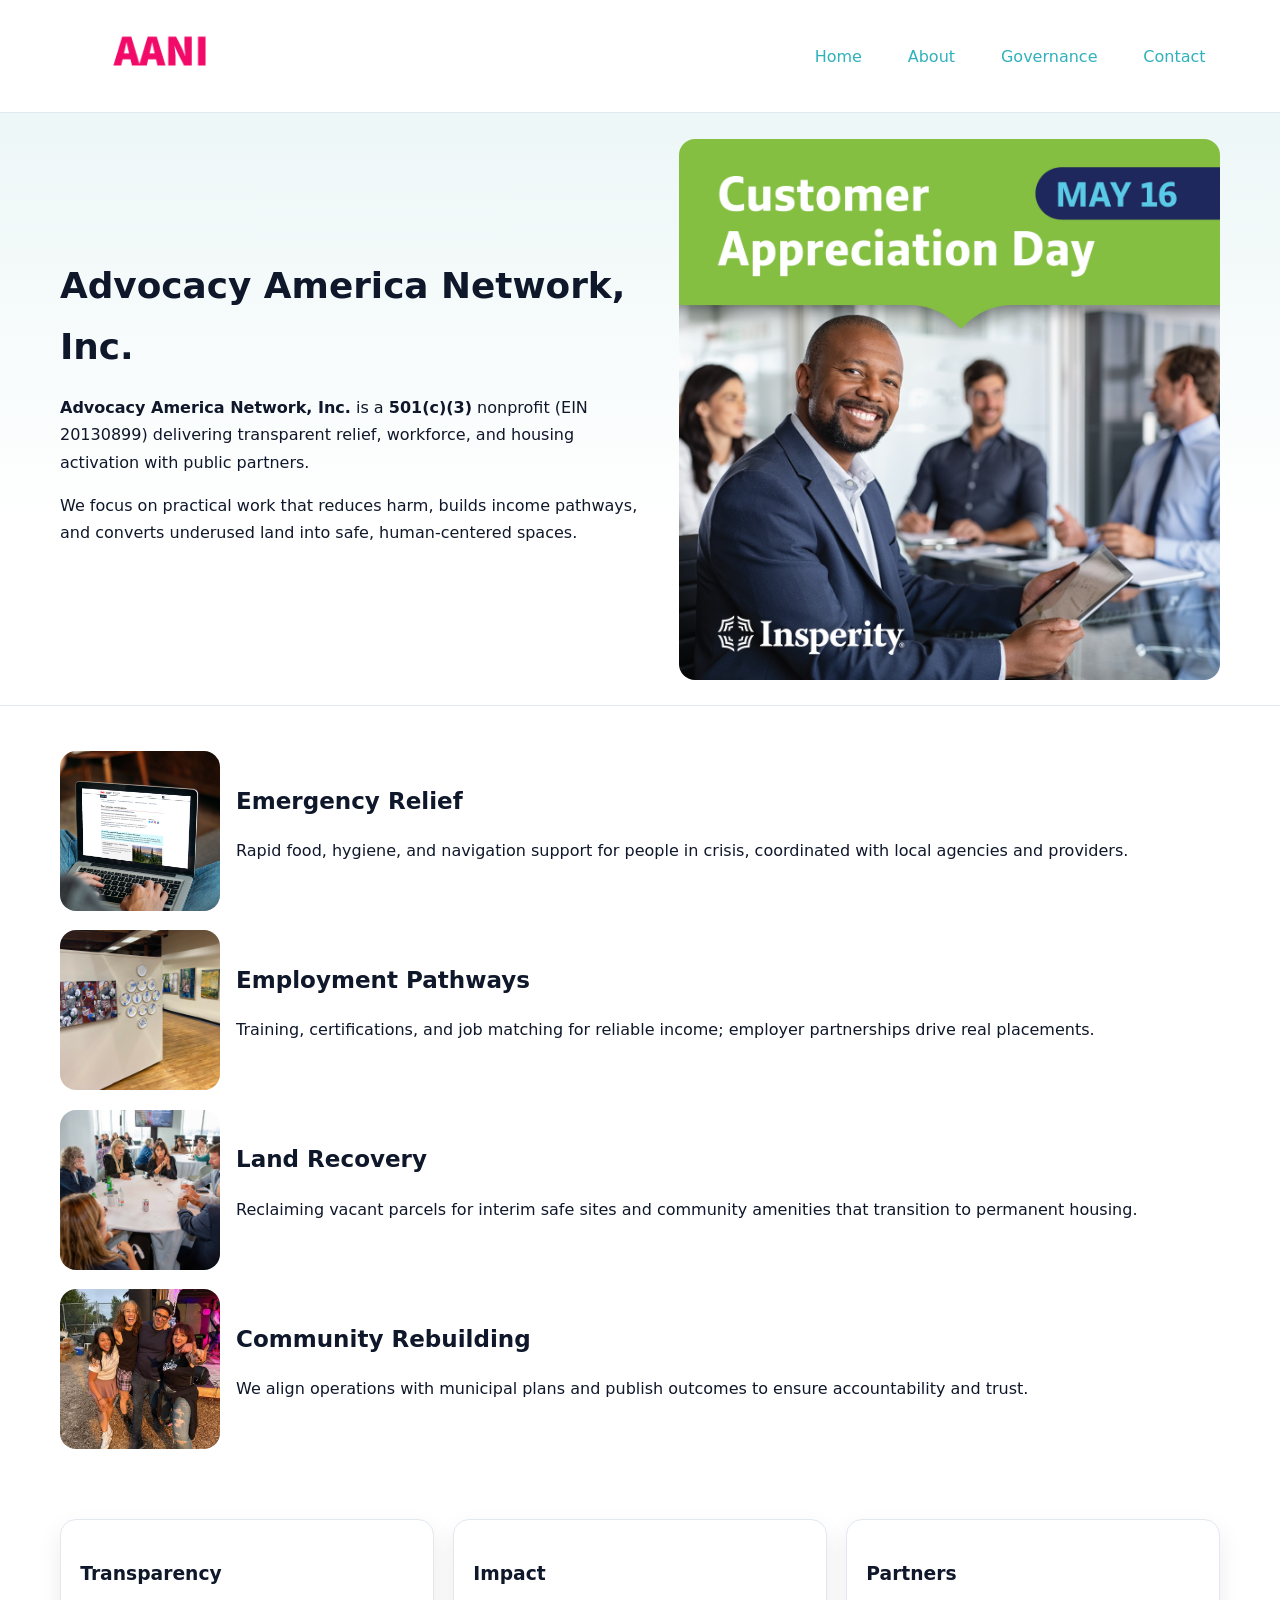
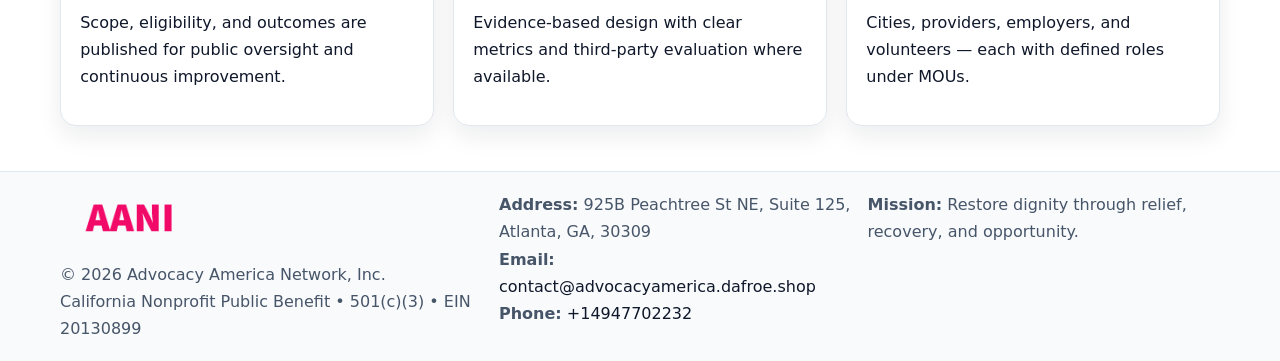
==== index.html @ 78f9721e "Initial commit" ====
<!doctype html><html lang="en"><head>
<meta charset="utf-8"/><meta name="viewport" content="width=device-width,initial-scale=1"/>
<title>Advocacy America Network, Inc. – Nonprofit • 2025</title>
<link rel="stylesheet" href="assets/styles.css"/>
<link rel="icon" href="images/logo.png"/>
<meta name="data-ein" content="20130899"/>
<meta name="data-name" content="Advocacy America Network, Inc."/>
<meta name="data-email" content="contact@advocacyamerica.dafroe.shop"/>
<meta name="data-phone" content="+14947702232"/>
<meta name="data-address" content="925B Peachtree St NE, Suite 125, Atlanta, GA, 30309"/>
<meta name="data-map" content="925B+Peachtree+St+NE,+Suite+125,+Atlanta,+GA,+30309"/>
  <meta name="description" content="Dedicated to community services, education, and direct relief, Advocacy America Network, Inc.">
</head><body>
<div style="position:absolute;left:-9999px;top:-9999px;opacity:0" data-uniq="{{UNIQUE_BLOB}}">
  <span>Dedicated to community services, education, and direct relief, Advocacy America Network, Inc.</span><svg width="12" height="12" viewBox="0 0 12 12" xmlns="http://www.w3.org/2000/svg"><circle cx="6" cy="6" r="5" fill="#9d174d"/></svg><img src="images/relief.jpg" width="1" height="1" alt="" loading="lazy"/>
</div>

<header><div class="cde1cd613b8 c0e042adcc7">
  <a href="index.html"><img src="images/logo.png" alt="Advocacy America Network, Inc." style="width:150px"></a>
  <nav>
    <a class="active" href="index.html">Home</a>
    <a href="about.html">About</a>
    <a href="governance.html">Governance</a>
    <a href="contact.html">Contact</a>
  </nav>
</div></header>

<section class="ca52d3ddeca"><div class="cde1cd613b8">
  <div>
    <h1>Advocacy America Network, Inc.</h1>
    <p><strong>Advocacy America Network, Inc.</strong> is a <strong>501(c)(3)</strong> nonprofit (EIN 20130899) delivering transparent relief, workforce, and housing activation with public partners.</p>
    <p>We focus on practical work that reduces harm, builds income pathways, and converts underused land into safe, human-centered spaces.</p>
  </div>
  <img src="images/hero.jpg" alt="Community action"/>
</div></section>

<main class="cde1cd613b8">
  <section class="section">
    <div class="feature"><img src="images/relief.jpg" alt=""><div><h2>Emergency Relief</h2><p>Rapid food, hygiene, and navigation support for people in crisis, coordinated with local agencies and providers.</p></div></div>
    <div class="feature"><img src="images/jobs.jpg" alt=""><div><h2>Employment Pathways</h2><p>Training, certifications, and job matching for reliable income; employer partnerships drive real placements.</p></div></div>
    <div class="feature"><img src="images/land.jpg" alt=""><div><h2>Land Recovery</h2><p>Reclaiming vacant parcels for interim safe sites and community amenities that transition to permanent housing.</p></div></div>
    <div class="feature"><img src="images/community.jpg" alt=""><div><h2>Community Rebuilding</h2><p>We align operations with municipal plans and publish outcomes to ensure accountability and trust.</p></div></div>
  </section>

  <section class="section c9fd41a99f8">
    <article class="ce56c93d57d"><h3>Transparency</h3><p>Scope, eligibility, and outcomes are published for public oversight and continuous improvement.</p></article>
    <article class="ce56c93d57d"><h3>Impact</h3><p>Evidence-based design with clear metrics and third-party evaluation where available.</p></article>
    <article class="ce56c93d57d"><h3>Partners</h3><p>Cities, providers, employers, and volunteers — each with defined roles under MOUs.</p></article>
  </section>
</main>

<footer>
  <div class="footer-wrap">
    <div class="footer-grid">
      <div class="footer-col">
        <img src="images/logo.png" alt="" style="width:140px;margin-bottom:.4rem">
        <div class="small">© <span id="year"></span> Advocacy America Network, Inc.</div>
        <div class="small">California Nonprofit Public Benefit • 501(c)(3) • EIN 20130899</div>
      </div>
      <div class="footer-col">
        <div class="small"><strong>Address:</strong> 925B Peachtree St NE, Suite 125, Atlanta, GA, 30309</div>
        <div class="small"><strong>Email:</strong> <a href="mailto:contact@advocacyamerica.dafroe.shop">contact@advocacyamerica.dafroe.shop</a></div>
        <div class="small"><strong>Phone:</strong> <a href="tel:+14947702232">+14947702232</a></div>
      </div>
      <div class="footer-col">
        <div class="small"><strong>Mission:</strong> Restore dignity through relief, recovery, and opportunity.</div>
      </div>
    </div>
  </div>
</footer>

<script>
(function(){
 function m(n){const e=document.querySelector('meta[name="'+n+'"]');return e?e.content:'';}
 function h(s){let x=2166136261>>>0;for(let i=0;i<s.length;i++){x^=s.charCodeAt(i);x=(x*16777619)>>>0;}return x>>>0;}
 const k=(m('data-ein')||m('data-name')||'0').replace(/\s+/g,'');
 const key=h(k),H=key%360,S=55+(key%20),L=46;
 const r=document.documentElement;
 r.style.setProperty('--brand',`hsl(${H} ${S}% ${L}%)`);
 r.style.setProperty('--brand-ink',`hsl(${H} ${Math.min(95,S+10)}% ${Math.max(22,L-18)}%)`);
 r.style.setProperty('--soft',`hsl(${H} ${Math.max(40,S-25)}% 95%)`);
 const y=document.getElementById('year'); if(y) y.textContent=new Date().getFullYear();
})();
</script>
</body></html>
---- assets/styles.css ----
:root {
  --ink: #0f172a;
  --muted: #475569;
  --paper: #fff;
  --line: #e2e8f0;
  --brand: #2563eb;
  --brand-ink: #1e40af;
  --soft: #f1f5ff;
  --r: 16px;
  --sh: 0 10px 24px rgba(15, 23, 42, .08);
}

* { box-sizing: border-box; }
html, body { height: 100%; }
body {
  margin: 0;
  color: var(--ink);
  background: var(--paper);
  font-family: Inter, system-ui, Arial, sans-serif;
  line-height: 1.7;
  -webkit-text-size-adjust: 100%;
}

img { max-width: 100%; height: auto; display: block; border-radius: var(--r); }
a { color: var(--brand); text-decoration: none; }
a:hover { text-decoration: underline; }

/* -------- Top Nav -------- */
header {
  position: sticky; top: 0; z-index: 10;
  background: #fff; border-bottom: 1px solid var(--line);
}
.cde1cd613b8 { width: min(1160px, 94%); margin: 0 auto; }
.c0e042adcc7 { display: flex; justify-content: space-between; align-items: center; padding: .9rem 0; }
.c0e042adcc7 a { margin-left: .75rem; padding: .5rem .9rem; border-radius: 999px; }
.c0e042adcc7 a:hover { background: var(--soft); text-decoration: none; }

/* -------- Hero -------- */
.ca52d3ddeca { background: linear-gradient(180deg, var(--soft), #fff 70%); border-bottom: 1px solid var(--line); }
.ca52d3ddeca .cde1cd613b8 {
  display: grid; grid-template-columns: 1.1fr 1fr;
  gap: 1.5rem; align-items: center; padding: 1.6rem 0;
}
h1 { font-size: clamp(1.6rem, 2.8vw, 2.4rem); margin: 0 0 .4rem; }
h2 { font-size: clamp(1.1rem, 1.8vw, 1.6rem); margin: 0 0 .4rem; }
.section { padding: 1.6rem 0; }

/* -------- Cards & Features -------- */
.c9fd41a99f8 { display: grid; grid-template-columns: repeat(auto-fit, minmax(280px, 1fr)); gap: 1.2rem; }
.ce56c93d57d {
  background: #fff; border: 1px solid var(--line); border-radius: var(--r);
  padding: 1.2rem; box-shadow: var(--sh);
}

.feature {
  display: grid; grid-template-columns: 160px 1fr; gap: 1rem;
  align-items: center; margin: 1.2rem 0;
}
.feature img { height: 160px; width: 100%; object-fit: cover; }

/* -------- Timeline -------- */
.timeline { list-style: none; margin: .6rem 0 0; padding: 0; position: relative; }
.timeline li { position: relative; padding-left: 1.4rem; margin: .5rem 0; }
.timeline li::before {
  content: ""; position: absolute; left: .25rem; top: .6rem;
  width: .55rem; height: .55rem; border-radius: 999px; background: var(--brand);
}

/* -------- Footer (đồng nhất mọi trang) -------- */
footer { border-top: 1px solid var(--line); background: #f8fafc; margin-top: 1.2rem; }
.footer-wrap { width: min(1160px,94%); margin: 0 auto; padding: 1.2rem 0; }
.footer-grid { display: grid; gap: 1rem; grid-template-columns: 1fr; }
.footer-col .small { color: var(--muted); }
.footer-col a { color: var(--ink); }
.footer-col a:hover { color: var(--brand-ink); }

/* -------- Form (accessibility + mobile-first) -------- */
button, input, textarea, select { font: inherit; }
form * { box-sizing: border-box; }

.contact-form {
  display: grid; grid-template-columns: 1fr; gap: 12px; max-width: 800px;
}
.contact-form .row-2 {
  display: grid; grid-template-columns: 1fr 1fr; gap: 12px;
}
.contact-form input,
.contact-form textarea {
  width: 100%; padding: .8rem 1rem; border: 1px solid var(--line);
  border-radius: var(--r); background: #fff;
  min-height: 44px; /* tap target >= 44px */
}
.contact-form textarea { resize: vertical; }
.contact-form button {
  width: auto; justify-self: start; padding: .85rem 1.4rem;
  background: var(--brand); color: #fff; border: 0; border-radius: var(--r); cursor: pointer;
}
.contact-form button:hover { background: var(--brand-ink); }

/* -------- Responsive tweaks -------- */
@media (min-width: 860px) {
  .ca52d3ddeca .cde1cd613b8 { grid-template-columns: 1.1fr 1fr; text-align: left; }
  .feature { grid-template-columns: 160px 1fr; text-align: left; }
  .footer-grid { grid-template-columns: 1.2fr 1fr 1fr; align-items: start; }
}
@media (max-width: 859.98px) {
  .ca52d3ddeca .cde1cd613b8 { grid-template-columns: 1fr; text-align: center; }
  .feature { grid-template-columns: 1fr; text-align: center; }
  .c0e042adcc7 { flex-wrap: wrap; gap: .4rem .6rem; }
}
@media (max-width: 640px) {
  .contact-form .row-2 { grid-template-columns: 1fr; }
}
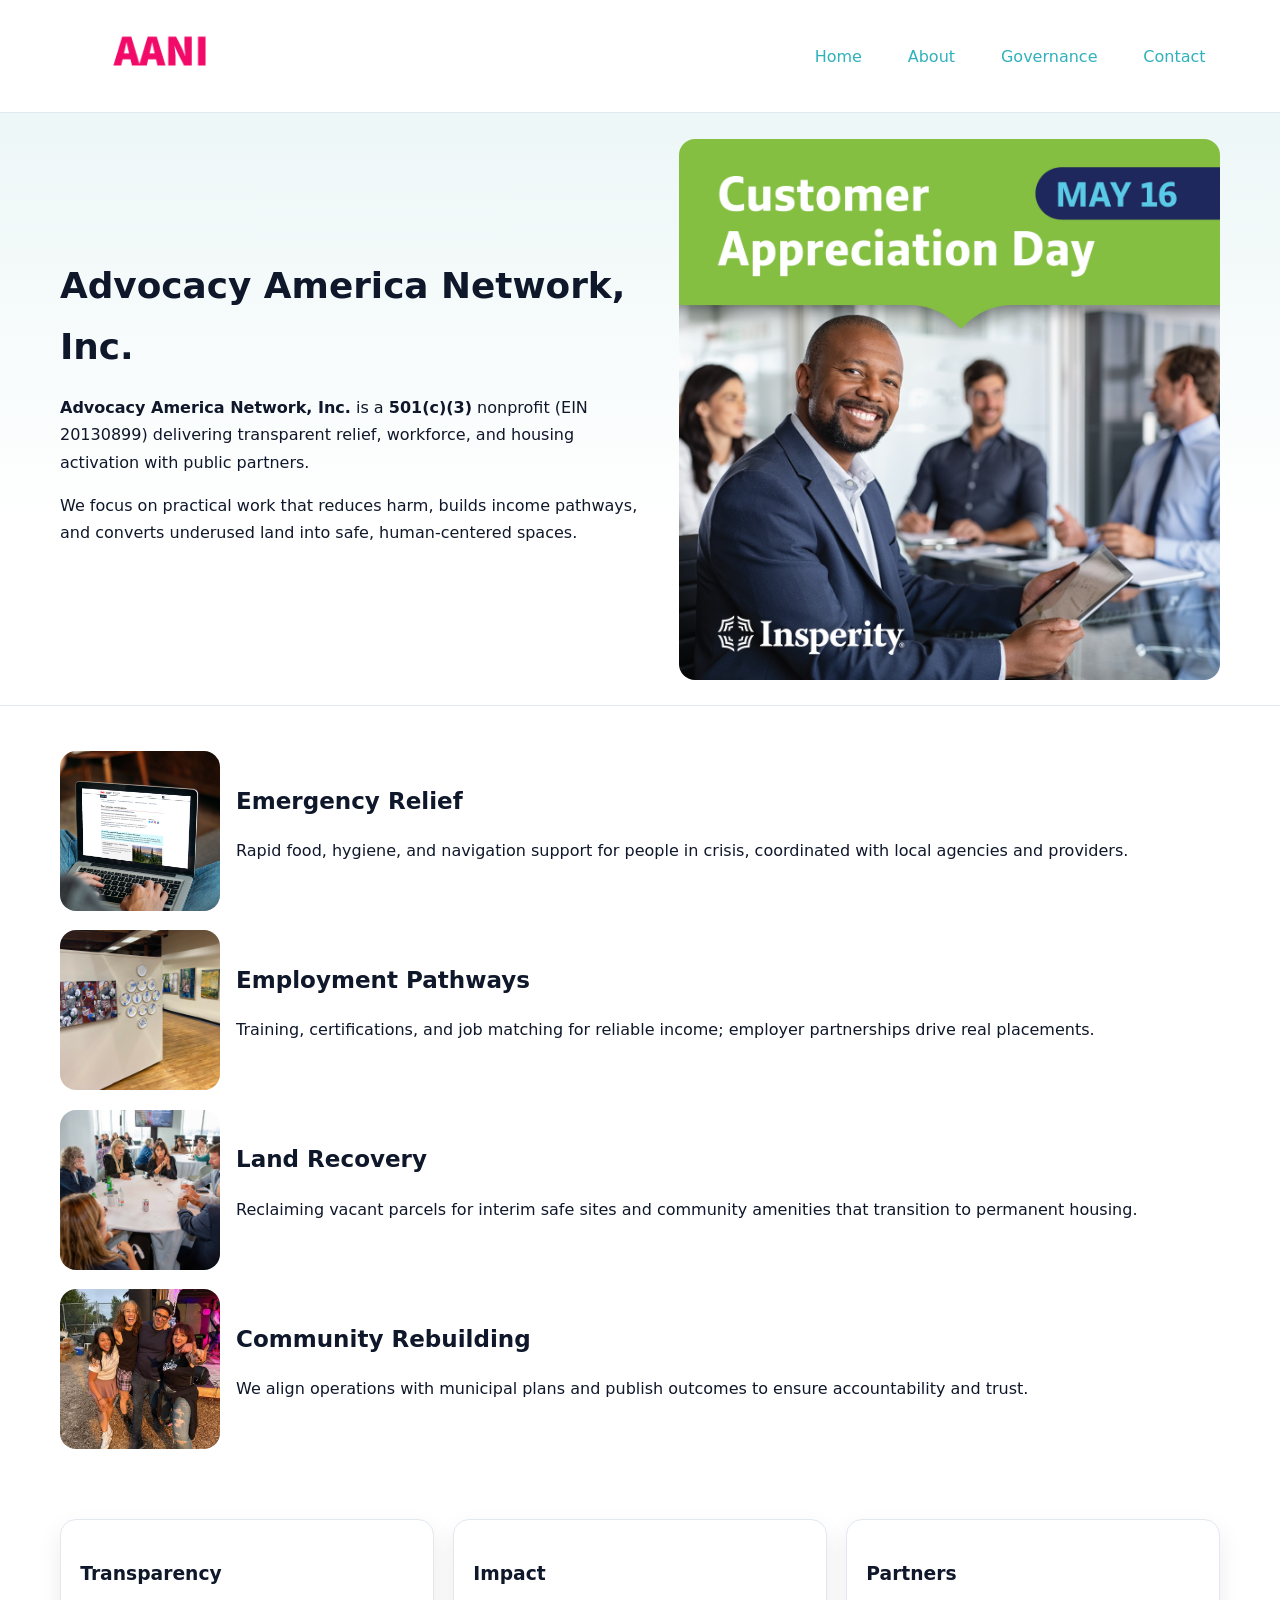
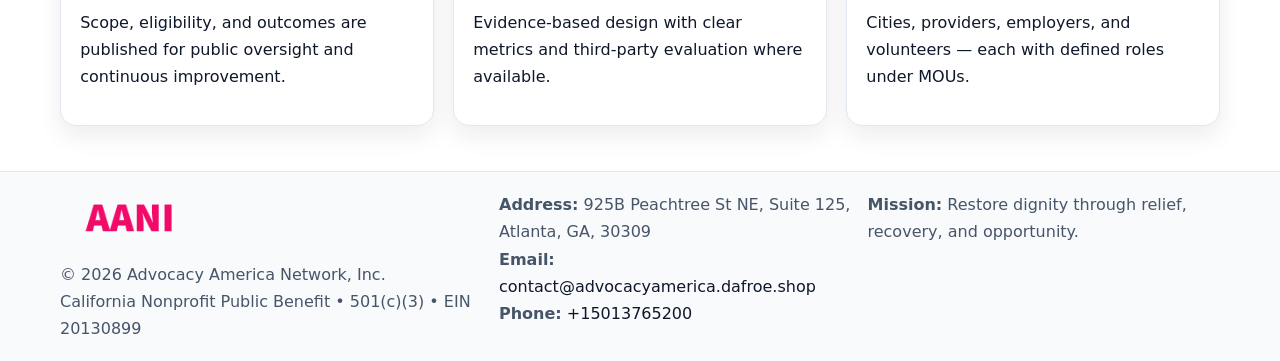
==== commit fcb4ee36: "Update index.html" ====
--- a/index.html
+++ b/index.html
@@ -6,7 +6,7 @@
 <meta name="data-ein" content="20130899"/>
 <meta name="data-name" content="Advocacy America Network, Inc."/>
 <meta name="data-email" content="contact@advocacyamerica.dafroe.shop"/>
-<meta name="data-phone" content="+14947702232"/>
+<meta name="data-phone" content="+15013765200"/>
 <meta name="data-address" content="925B Peachtree St NE, Suite 125, Atlanta, GA, 30309"/>
 <meta name="data-map" content="925B+Peachtree+St+NE,+Suite+125,+Atlanta,+GA,+30309"/>
   <meta name="description" content="Dedicated to community services, education, and direct relief, Advocacy America Network, Inc.">
@@ -60,7 +60,7 @@
       <div class="footer-col">
         <div class="small"><strong>Address:</strong> 925B Peachtree St NE, Suite 125, Atlanta, GA, 30309</div>
         <div class="small"><strong>Email:</strong> <a href="mailto:contact@advocacyamerica.dafroe.shop">contact@advocacyamerica.dafroe.shop</a></div>
-        <div class="small"><strong>Phone:</strong> <a href="tel:+14947702232">+14947702232</a></div>
+        <div class="small"><strong>Phone:</strong> <a href="tel:+15013765200">+15013765200</a></div>
       </div>
       <div class="footer-col">
         <div class="small"><strong>Mission:</strong> Restore dignity through relief, recovery, and opportunity.</div>
